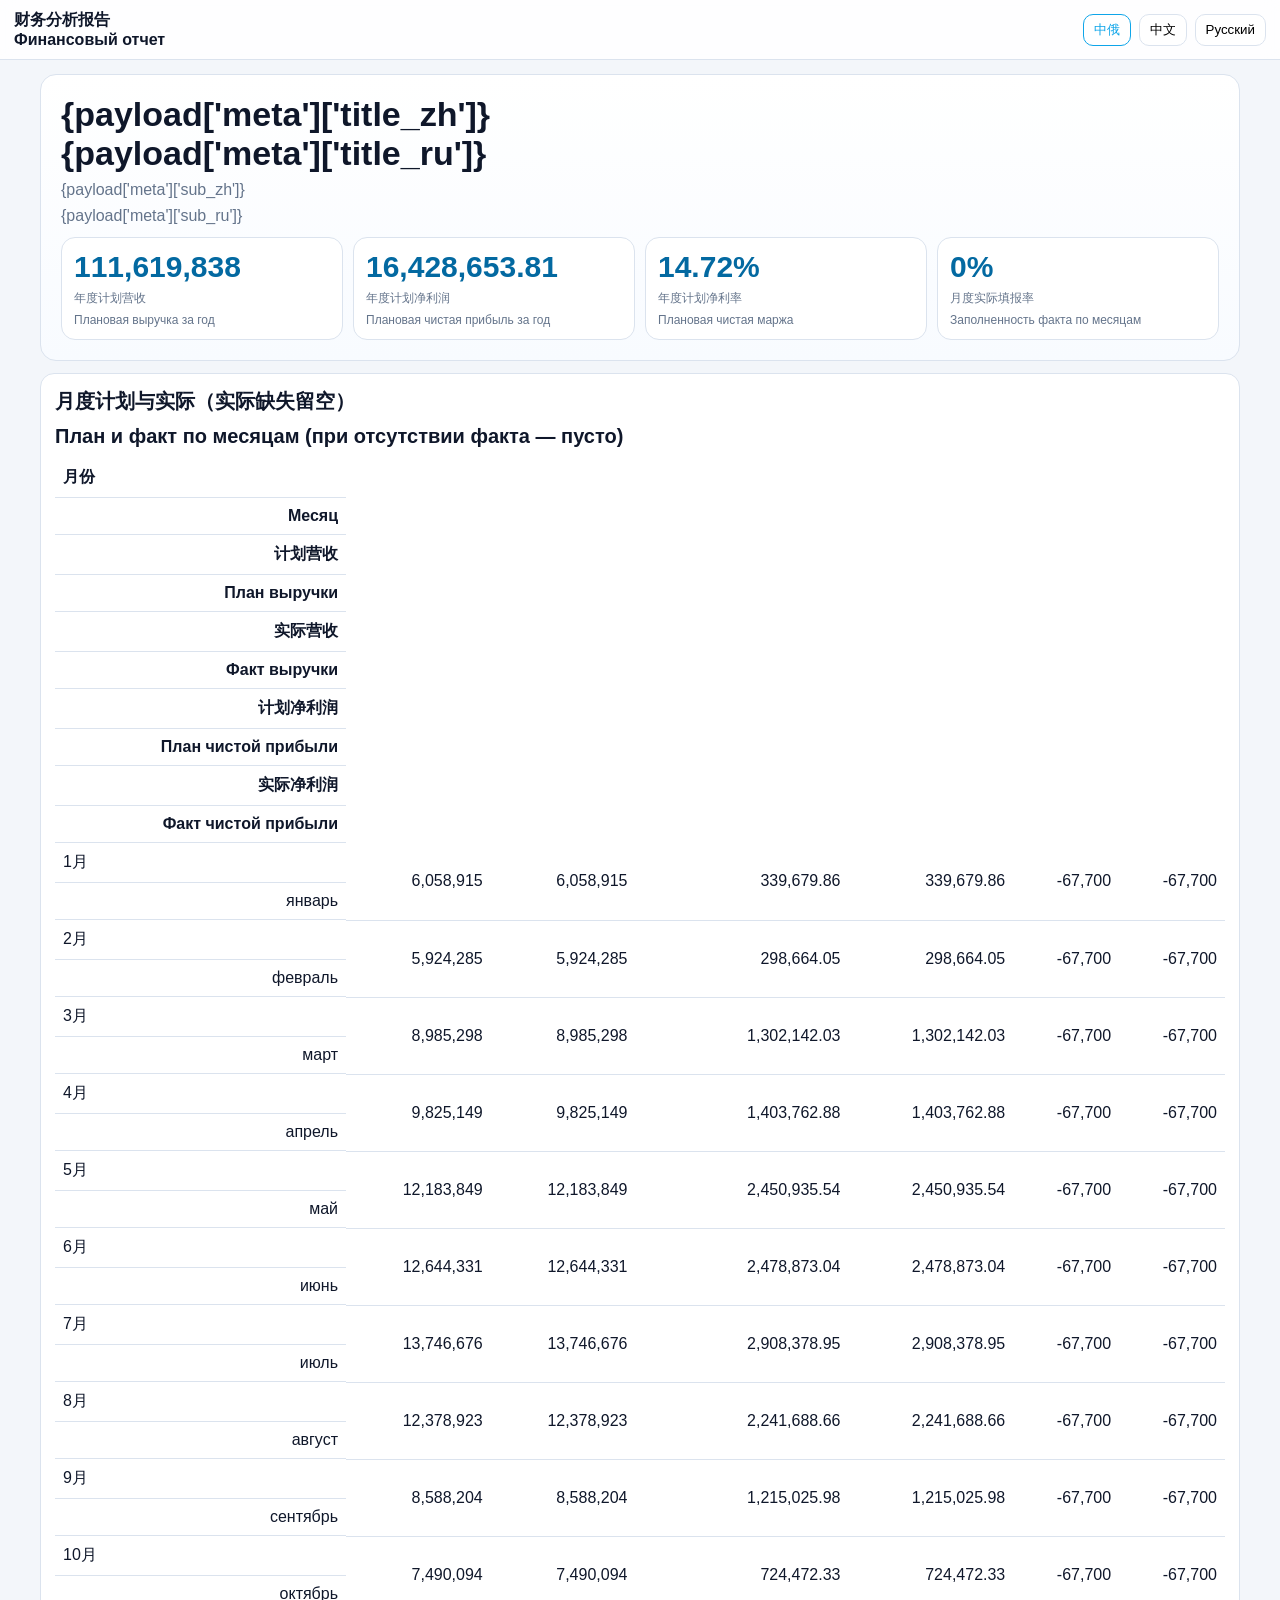
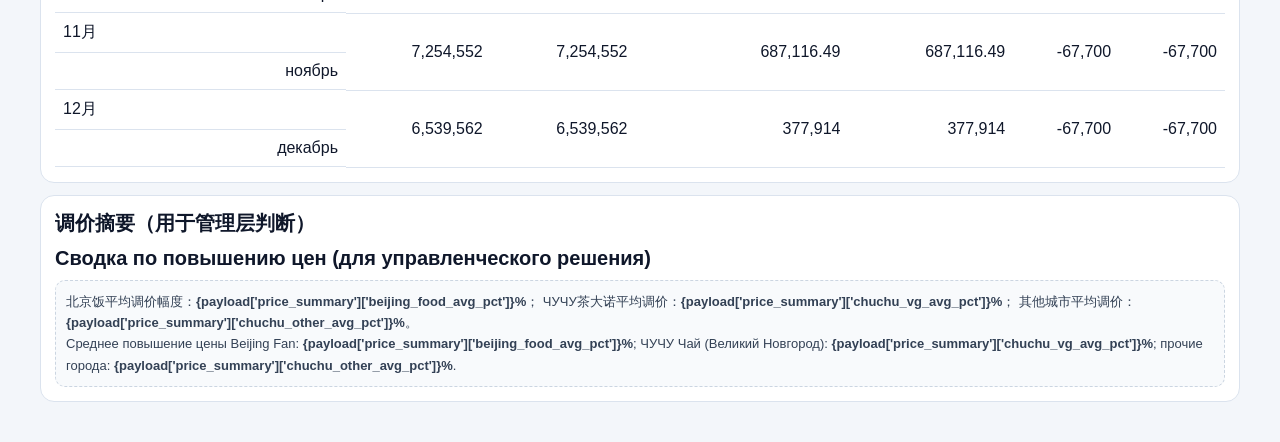
==== finance_analysis_bilingual_plan_only.html @ 74439dee "publish: bilingual finance analysis html (plan-only, blanks preserved)" ====
<!doctype html>
<html lang="zh-CN">
<head>
<meta charset="utf-8"><meta name="viewport" content="width=device-width,initial-scale=1">
<title>{payload["meta"]["title_zh"]}</title>
<style>
:root{--bg:#f3f6fa;--card:#fff;--ink:#0f172a;--muted:#64748b;--line:#dbe3ee;--a:#0ea5e9;--b:#0369a1}
*{box-sizing:border-box}body{margin:0;font-family:-apple-system,BlinkMacSystemFont,"PingFang SC","Microsoft YaHei",Segoe UI,Arial,sans-serif;background:var(--bg);color:var(--ink)}
.top{position:sticky;top:0;background:#ffffffd9;backdrop-filter:blur(8px);border-bottom:1px solid var(--line);padding:10px 14px;display:flex;justify-content:space-between;align-items:center;z-index:10}
.btns{display:flex;gap:8px}.btn{border:1px solid var(--line);background:#fff;padding:6px 10px;border-radius:10px;cursor:pointer}.btn.on{border-color:var(--a);color:var(--a)}
.wrap{width:min(1200px,96%);margin:14px auto 40px}
.hero{background:linear-gradient(180deg,#fff,#f8fbff);border:1px solid var(--line);border-radius:16px;padding:20px}
.h1{font-size:34px;font-weight:900}.sub{margin-top:8px;color:var(--muted)}
.cards{margin-top:12px;display:grid;grid-template-columns:repeat(4,minmax(0,1fr));gap:10px}
.card{background:var(--card);border:1px solid var(--line);border-radius:14px;padding:12px}.v{font-size:30px;font-weight:900;color:var(--b)}.l{font-size:12px;color:var(--muted);margin-top:6px}
.sec{margin-top:12px;background:var(--card);border:1px solid var(--line);border-radius:14px;padding:14px}
.sec h2{margin:0 0 10px 0;font-size:20px}
.table{width:100%;border-collapse:collapse} .table th,.table td{padding:9px 8px;border-bottom:1px solid var(--line);text-align:right;font-variant-numeric:tabular-nums} .table th:first-child,.table td:first-child{text-align:left}
.note{font-size:13px;color:#334155;line-height:1.65;background:#f8fafc;border:1px dashed #cbd5e1;border-radius:10px;padding:10px}
.cn{display:block} .ru{display:block} body[data-lang='cn'] .ru{display:none} body[data-lang='ru'] .cn{display:none}
@media (max-width:980px){.cards{grid-template-columns:repeat(2,minmax(0,1fr))}}
@media (max-width:640px){.cards{grid-template-columns:1fr} .h1{font-size:26px}}
</style>
</head>
<body data-lang="both">
<div class="top">
  <div><strong class="cn">财务分析报告</strong><strong class="ru">Финансовый отчет</strong></div>
  <div class="btns">
    <button class="btn on" data-lang="both">中俄</button>
    <button class="btn" data-lang="cn">中文</button>
    <button class="btn" data-lang="ru">Русский</button>
  </div>
</div>
<div class="wrap">
  <section class="hero">
    <div class="h1 cn">{payload['meta']['title_zh']}</div>
    <div class="h1 ru">{payload['meta']['title_ru']}</div>
    <div class="sub cn">{payload['meta']['sub_zh']}</div>
    <div class="sub ru">{payload['meta']['sub_ru']}</div>
    <div class="cards" id="cards"></div>
  </section>

  <section class="sec">
    <h2 class="cn">月度计划与实际（实际缺失留空）</h2>
    <h2 class="ru">План и факт по месяцам (при отсутствии факта — пусто)</h2>
    <table class="table" id="tbl">
      <thead>
        <tr>
          <th class="cn">月份</th><th class="ru">Месяц</th>
          <th class="cn">计划营收</th><th class="ru">План выручки</th>
          <th class="cn">实际营收</th><th class="ru">Факт выручки</th>
          <th class="cn">计划净利润</th><th class="ru">План чистой прибыли</th>
          <th class="cn">实际净利润</th><th class="ru">Факт чистой прибыли</th>
        </tr>
      </thead>
      <tbody></tbody>
    </table>
  </section>

  <section class="sec">
    <h2 class="cn">调价摘要（用于管理层判断）</h2>
    <h2 class="ru">Сводка по повышению цен (для управленческого решения)</h2>
    <div class="note">
      <div class="cn">北京饭平均调价幅度：<b>{payload['price_summary']['beijing_food_avg_pct']}%</b>；
      ЧУЧУ茶大诺平均调价：<b>{payload['price_summary']['chuchu_vg_avg_pct']}%</b>；
      其他城市平均调价：<b>{payload['price_summary']['chuchu_other_avg_pct']}%</b>。</div>
      <div class="ru">Среднее повышение цены Beijing Fan: <b>{payload['price_summary']['beijing_food_avg_pct']}%</b>;
      ЧУЧУ Чай (Великий Новгород): <b>{payload['price_summary']['chuchu_vg_avg_pct']}%</b>;
      прочие города: <b>{payload['price_summary']['chuchu_other_avg_pct']}%</b>.</div>
    </div>
  </section>
</div>
<script>
const payload = {"meta": {"title_zh": "财务分析（计划口径）", "title_ru": "Финансовый анализ (плановый контур)", "sub_zh": "规则：实际值缺失时留空，不按0计入", "sub_ru": "Правило: при отсутствии факта поле оставляется пустым, не считается как 0"}, "cards": [{"label_zh": "年度计划营收", "label_ru": "Плановая выручка за год", "value": 111619838.0}, {"label_zh": "年度计划净利润", "label_ru": "Плановая чистая прибыль за год", "value": 16428653.81}, {"label_zh": "年度计划净利率", "label_ru": "Плановая чистая маржа", "value": 14.72, "suffix": "%"}, {"label_zh": "月度实际填报率", "label_ru": "Заполненность факта по месяцам", "value": 0, "suffix": "%"}], "price_summary": {"beijing_food_avg_pct": 2.39, "chuchu_vg_avg_pct": 9.43, "chuchu_other_avg_pct": 9.63}, "rows": [{"month_ru": "январь", "month_zh": "1月", "plan_revenue": 6058915.0, "fact_revenue": null, "plan_profit": 339679.86, "fact_profit": -67700.0}, {"month_ru": "февраль", "month_zh": "2月", "plan_revenue": 5924285.0, "fact_revenue": null, "plan_profit": 298664.05, "fact_profit": -67700.0}, {"month_ru": "март", "month_zh": "3月", "plan_revenue": 8985298.0, "fact_revenue": null, "plan_profit": 1302142.03, "fact_profit": -67700.0}, {"month_ru": "апрель", "month_zh": "4月", "plan_revenue": 9825149.0, "fact_revenue": null, "plan_profit": 1403762.88, "fact_profit": -67700.0}, {"month_ru": "май", "month_zh": "5月", "plan_revenue": 12183849.0, "fact_revenue": null, "plan_profit": 2450935.54, "fact_profit": -67700.0}, {"month_ru": "июнь", "month_zh": "6月", "plan_revenue": 12644331.0, "fact_revenue": null, "plan_profit": 2478873.04, "fact_profit": -67700.0}, {"month_ru": "июль", "month_zh": "7月", "plan_revenue": 13746676.0, "fact_revenue": null, "plan_profit": 2908378.95, "fact_profit": -67700.0}, {"month_ru": "август", "month_zh": "8月", "plan_revenue": 12378923.0, "fact_revenue": null, "plan_profit": 2241688.66, "fact_profit": -67700.0}, {"month_ru": "сентябрь", "month_zh": "9月", "plan_revenue": 8588204.0, "fact_revenue": null, "plan_profit": 1215025.98, "fact_profit": -67700.0}, {"month_ru": "октябрь", "month_zh": "10月", "plan_revenue": 7490094.0, "fact_revenue": null, "plan_profit": 724472.33, "fact_profit": -67700.0}, {"month_ru": "ноябрь", "month_zh": "11月", "plan_revenue": 7254552.0, "fact_revenue": null, "plan_profit": 687116.49, "fact_profit": -67700.0}, {"month_ru": "декабрь", "month_zh": "12月", "plan_revenue": 6539562.0, "fact_revenue": null, "plan_profit": 377914.0, "fact_profit": -67700.0}]};
const f = (n,s='') => (n===null||n===undefined||n==='') ? '' : (Number(n).toLocaleString('en-US',{maximumFractionDigits:2})+s);
const cards = document.getElementById('cards');
payload.cards.forEach(c=>{
  const d=document.createElement('div'); d.className='card';
  d.innerHTML=`<div class="v">${f(c.value,c.suffix||'')}</div><div class="l cn">${c.label_zh}</div><div class="l ru">${c.label_ru}</div>`;
  cards.appendChild(d);
});
const tb=document.querySelector('#tbl tbody');
payload.rows.forEach(r=>{
  const tr=document.createElement('tr');
  tr.innerHTML=`
    <td class="cn">${r.month_zh}</td><td class="ru">${r.month_ru}</td>
    <td>${f(r.plan_revenue)}</td><td>${f(r.plan_revenue)}</td>
    <td>${f(r.fact_revenue)}</td><td>${f(r.fact_revenue)}</td>
    <td>${f(r.plan_profit)}</td><td>${f(r.plan_profit)}</td>
    <td>${f(r.fact_profit)}</td><td>${f(r.fact_profit)}</td>`;
  tb.appendChild(tr);
});

document.querySelectorAll('.btn').forEach(b=>b.onclick=()=>{
  document.body.dataset.lang=b.dataset.lang;
  document.querySelectorAll('.btn').forEach(x=>x.classList.remove('on'));
  b.classList.add('on');
});
</script>
</body></html>
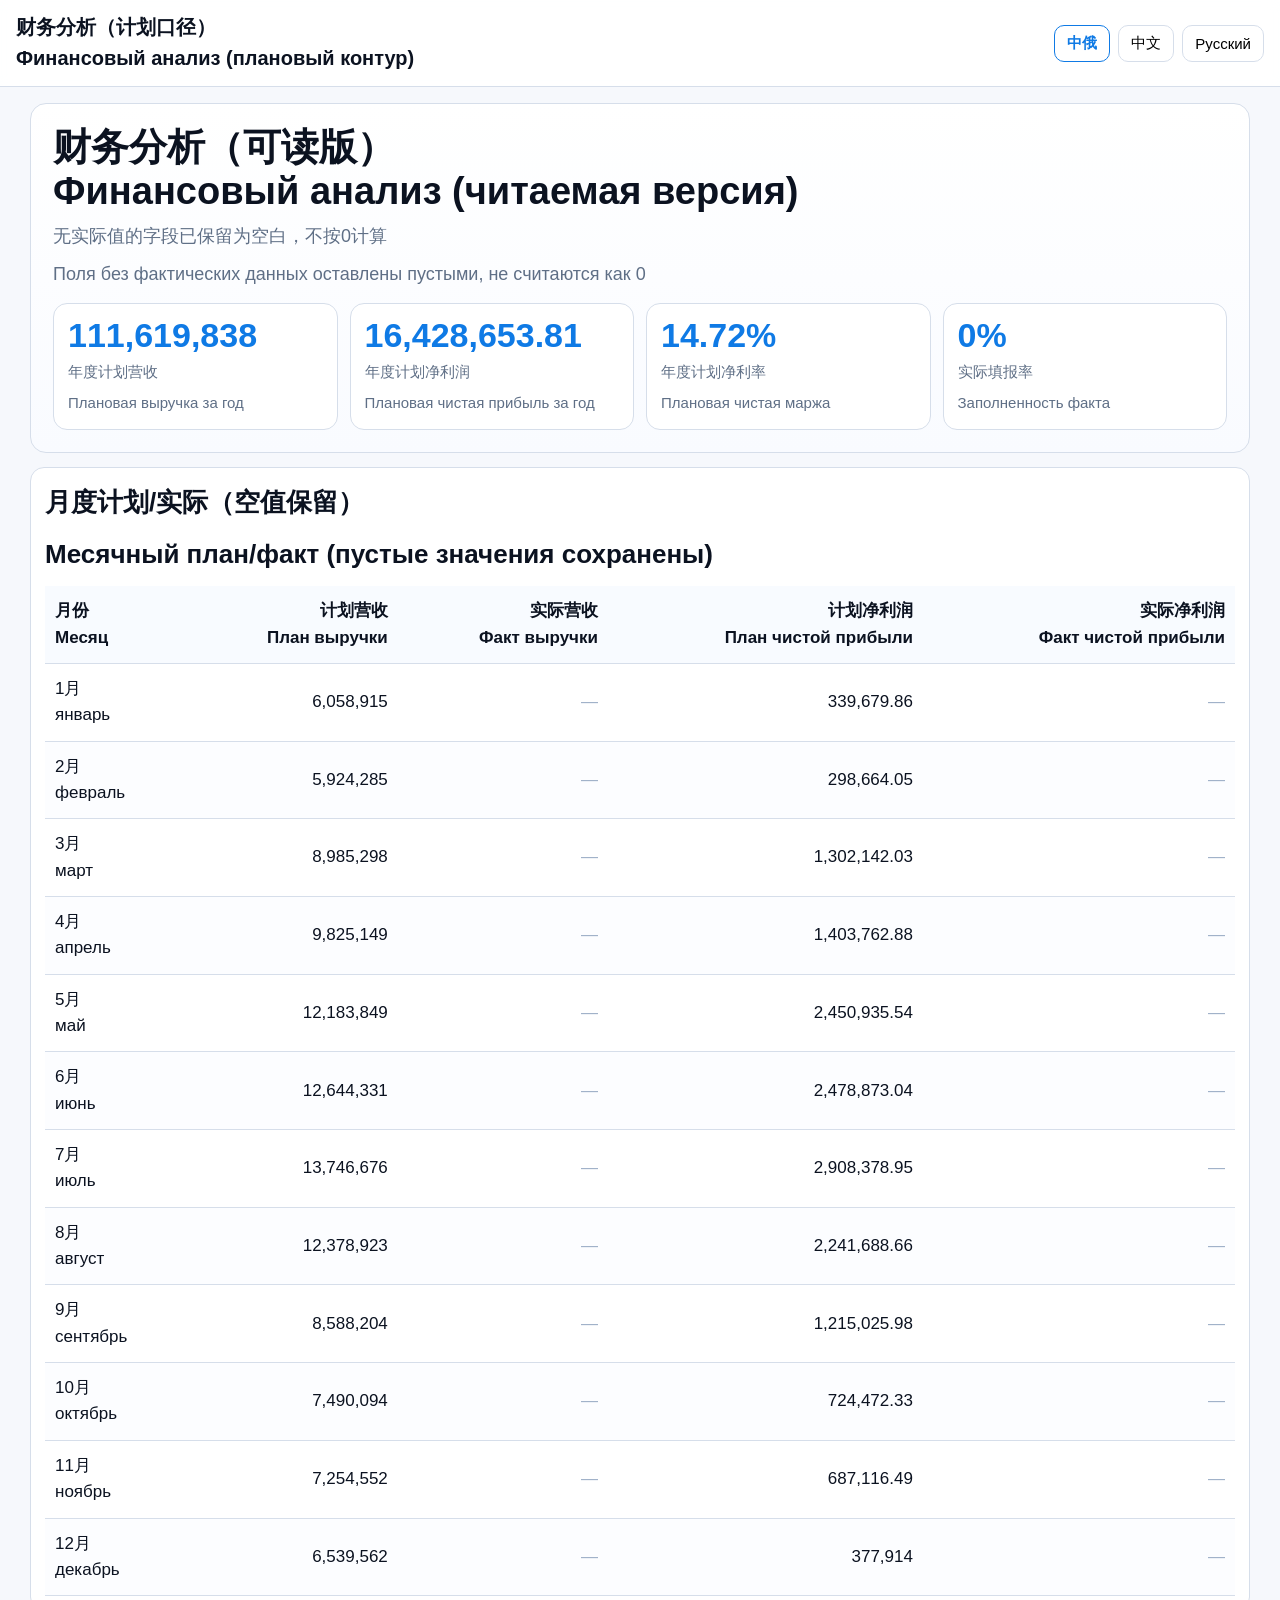
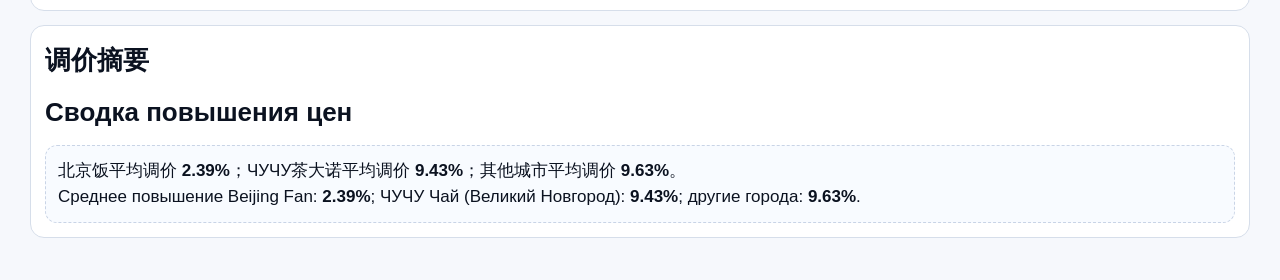
==== commit 62abd955: "ui: improve readability with larger typography and simplified bilingual table" ====
--- a/finance_analysis_bilingual_plan_only.html
+++ b/finance_analysis_bilingual_plan_only.html
@@ -1,30 +1,43 @@
 <!doctype html>
 <html lang="zh-CN">
 <head>
-<meta charset="utf-8"><meta name="viewport" content="width=device-width,initial-scale=1">
-<title>{payload["meta"]["title_zh"]}</title>
+<meta charset="utf-8" />
+<meta name="viewport" content="width=device-width,initial-scale=1" />
+<title>财务分析（可读版）</title>
 <style>
-:root{--bg:#f3f6fa;--card:#fff;--ink:#0f172a;--muted:#64748b;--line:#dbe3ee;--a:#0ea5e9;--b:#0369a1}
-*{box-sizing:border-box}body{margin:0;font-family:-apple-system,BlinkMacSystemFont,"PingFang SC","Microsoft YaHei",Segoe UI,Arial,sans-serif;background:var(--bg);color:var(--ink)}
-.top{position:sticky;top:0;background:#ffffffd9;backdrop-filter:blur(8px);border-bottom:1px solid var(--line);padding:10px 14px;display:flex;justify-content:space-between;align-items:center;z-index:10}
-.btns{display:flex;gap:8px}.btn{border:1px solid var(--line);background:#fff;padding:6px 10px;border-radius:10px;cursor:pointer}.btn.on{border-color:var(--a);color:var(--a)}
-.wrap{width:min(1200px,96%);margin:14px auto 40px}
-.hero{background:linear-gradient(180deg,#fff,#f8fbff);border:1px solid var(--line);border-radius:16px;padding:20px}
-.h1{font-size:34px;font-weight:900}.sub{margin-top:8px;color:var(--muted)}
-.cards{margin-top:12px;display:grid;grid-template-columns:repeat(4,minmax(0,1fr));gap:10px}
-.card{background:var(--card);border:1px solid var(--line);border-radius:14px;padding:12px}.v{font-size:30px;font-weight:900;color:var(--b)}.l{font-size:12px;color:var(--muted);margin-top:6px}
-.sec{margin-top:12px;background:var(--card);border:1px solid var(--line);border-radius:14px;padding:14px}
-.sec h2{margin:0 0 10px 0;font-size:20px}
-.table{width:100%;border-collapse:collapse} .table th,.table td{padding:9px 8px;border-bottom:1px solid var(--line);text-align:right;font-variant-numeric:tabular-nums} .table th:first-child,.table td:first-child{text-align:left}
-.note{font-size:13px;color:#334155;line-height:1.65;background:#f8fafc;border:1px dashed #cbd5e1;border-radius:10px;padding:10px}
-.cn{display:block} .ru{display:block} body[data-lang='cn'] .ru{display:none} body[data-lang='ru'] .cn{display:none}
-@media (max-width:980px){.cards{grid-template-columns:repeat(2,minmax(0,1fr))}}
-@media (max-width:640px){.cards{grid-template-columns:1fr} .h1{font-size:26px}}
+:root{--bg:#f6f8fc;--card:#fff;--ink:#0b1220;--muted:#5f6f86;--line:#d6deea;--pri:#0f7ae5}
+*{box-sizing:border-box}body{margin:0;background:var(--bg);color:var(--ink);font-family:-apple-system,BlinkMacSystemFont,"PingFang SC","Microsoft YaHei",Segoe UI,Arial,sans-serif;line-height:1.55}
+.top{position:sticky;top:0;z-index:20;background:#ffffffe8;backdrop-filter:blur(8px);border-bottom:1px solid var(--line);display:flex;justify-content:space-between;align-items:center;padding:12px 16px}
+.title{font-size:20px;font-weight:800}.btns{display:flex;gap:8px}
+.btn{border:1px solid var(--line);background:#fff;padding:8px 12px;border-radius:10px;font-size:15px;cursor:pointer}.btn.on{border-color:var(--pri);color:var(--pri);font-weight:700}
+.wrap{width:min(1220px,96%);margin:16px auto 42px}
+.hero{background:linear-gradient(180deg,#fff,#f9fbff);border:1px solid var(--line);border-radius:16px;padding:22px}
+.h1{font-size:38px;font-weight:900;line-height:1.15;margin:0}.sub{margin-top:10px;font-size:18px;color:var(--muted)}
+.cards{margin-top:14px;display:grid;grid-template-columns:repeat(4,minmax(0,1fr));gap:12px}
+.card{background:var(--card);border:1px solid var(--line);border-radius:14px;padding:14px}
+.val{font-size:34px;font-weight:900;color:var(--pri);line-height:1}.lab{margin-top:8px;font-size:15px;color:var(--muted)}
+.sec{margin-top:14px;background:#fff;border:1px solid var(--line);border-radius:14px;padding:14px}
+.sec h2{margin:0 0 12px 0;font-size:26px}
+.tableWrap{overflow:auto}
+.table{width:100%;border-collapse:collapse;min-width:860px}
+.table th,.table td{border-bottom:1px solid var(--line);padding:12px 10px;font-size:17px;text-align:right;white-space:nowrap;font-variant-numeric:tabular-nums}
+.table th{background:#f8fbff;position:sticky;top:0;z-index:1;font-weight:800}
+.table td:first-child,.table th:first-child{text-align:left}
+.table tr:nth-child(even){background:#fcfdff}
+.blank{color:#9fb0c8}
+.note{font-size:17px;background:#f8fbff;border:1px dashed #c9d4e6;padding:12px;border-radius:12px}
+.cn,.ru{display:block}
+body[data-lang='cn'] .ru{display:none} body[data-lang='ru'] .cn{display:none}
+@media (max-width:980px){.h1{font-size:30px}.sub{font-size:16px}.cards{grid-template-columns:repeat(2,minmax(0,1fr))}.val{font-size:30px}.table th,.table td{font-size:16px}}
+@media (max-width:640px){.cards{grid-template-columns:1fr}.top{padding:10px}.btn{font-size:14px;padding:7px 9px}.h1{font-size:26px}}
 </style>
 </head>
 <body data-lang="both">
 <div class="top">
-  <div><strong class="cn">财务分析报告</strong><strong class="ru">Финансовый отчет</strong></div>
+  <div>
+    <div class="title cn">财务分析（计划口径）</div>
+    <div class="title ru">Финансовый анализ (плановый контур)</div>
+  </div>
   <div class="btns">
     <button class="btn on" data-lang="both">中俄</button>
     <button class="btn" data-lang="cn">中文</button>
@@ -33,68 +46,60 @@
 </div>
 <div class="wrap">
   <section class="hero">
-    <div class="h1 cn">{payload['meta']['title_zh']}</div>
-    <div class="h1 ru">{payload['meta']['title_ru']}</div>
-    <div class="sub cn">{payload['meta']['sub_zh']}</div>
-    <div class="sub ru">{payload['meta']['sub_ru']}</div>
+    <h1 class="h1 cn">财务分析（可读版）</h1>
+    <h1 class="h1 ru">Финансовый анализ (читаемая версия)</h1>
+    <div class="sub cn">无实际值的字段已保留为空白，不按0计算</div>
+    <div class="sub ru">Поля без фактических данных оставлены пустыми, не считаются как 0</div>
     <div class="cards" id="cards"></div>
   </section>
 
   <section class="sec">
-    <h2 class="cn">月度计划与实际（实际缺失留空）</h2>
-    <h2 class="ru">План и факт по месяцам (при отсутствии факта — пусто)</h2>
-    <table class="table" id="tbl">
-      <thead>
-        <tr>
-          <th class="cn">月份</th><th class="ru">Месяц</th>
-          <th class="cn">计划营收</th><th class="ru">План выручки</th>
-          <th class="cn">实际营收</th><th class="ru">Факт выручки</th>
-          <th class="cn">计划净利润</th><th class="ru">План чистой прибыли</th>
-          <th class="cn">实际净利润</th><th class="ru">Факт чистой прибыли</th>
-        </tr>
-      </thead>
-      <tbody></tbody>
-    </table>
+    <h2 class="cn">月度计划/实际（空值保留）</h2>
+    <h2 class="ru">Месячный план/факт (пустые значения сохранены)</h2>
+    <div class="tableWrap">
+      <table class="table">
+        <thead>
+          <tr>
+            <th><span class="cn">月份</span><span class="ru">Месяц</span></th>
+            <th><span class="cn">计划营收</span><span class="ru">План выручки</span></th>
+            <th><span class="cn">实际营收</span><span class="ru">Факт выручки</span></th>
+            <th><span class="cn">计划净利润</span><span class="ru">План чистой прибыли</span></th>
+            <th><span class="cn">实际净利润</span><span class="ru">Факт чистой прибыли</span></th>
+          </tr>
+        </thead>
+        <tbody id="tb"></tbody>
+      </table>
+    </div>
   </section>
 
   <section class="sec">
-    <h2 class="cn">调价摘要（用于管理层判断）</h2>
-    <h2 class="ru">Сводка по повышению цен (для управленческого решения)</h2>
+    <h2 class="cn">调价摘要</h2>
+    <h2 class="ru">Сводка повышения цен</h2>
     <div class="note">
-      <div class="cn">北京饭平均调价幅度：<b>{payload['price_summary']['beijing_food_avg_pct']}%</b>；
-      ЧУЧУ茶大诺平均调价：<b>{payload['price_summary']['chuchu_vg_avg_pct']}%</b>；
-      其他城市平均调价：<b>{payload['price_summary']['chuchu_other_avg_pct']}%</b>。</div>
-      <div class="ru">Среднее повышение цены Beijing Fan: <b>{payload['price_summary']['beijing_food_avg_pct']}%</b>;
-      ЧУЧУ Чай (Великий Новгород): <b>{payload['price_summary']['chuchu_vg_avg_pct']}%</b>;
-      прочие города: <b>{payload['price_summary']['chuchu_other_avg_pct']}%</b>.</div>
+      <div class="cn">北京饭平均调价 <b>2.39%</b>；ЧУЧУ茶大诺平均调价 <b>9.43%</b>；其他城市平均调价 <b>9.63%</b>。</div>
+      <div class="ru">Среднее повышение Beijing Fan: <b>2.39%</b>; ЧУЧУ Чай (Великий Новгород): <b>9.43%</b>; другие города: <b>9.63%</b>.</div>
     </div>
   </section>
 </div>
 <script>
-const payload = {"meta": {"title_zh": "财务分析（计划口径）", "title_ru": "Финансовый анализ (плановый контур)", "sub_zh": "规则：实际值缺失时留空，不按0计入", "sub_ru": "Правило: при отсутствии факта поле оставляется пустым, не считается как 0"}, "cards": [{"label_zh": "年度计划营收", "label_ru": "Плановая выручка за год", "value": 111619838.0}, {"label_zh": "年度计划净利润", "label_ru": "Плановая чистая прибыль за год", "value": 16428653.81}, {"label_zh": "年度计划净利率", "label_ru": "Плановая чистая маржа", "value": 14.72, "suffix": "%"}, {"label_zh": "月度实际填报率", "label_ru": "Заполненность факта по месяцам", "value": 0, "suffix": "%"}], "price_summary": {"beijing_food_avg_pct": 2.39, "chuchu_vg_avg_pct": 9.43, "chuchu_other_avg_pct": 9.63}, "rows": [{"month_ru": "январь", "month_zh": "1月", "plan_revenue": 6058915.0, "fact_revenue": null, "plan_profit": 339679.86, "fact_profit": -67700.0}, {"month_ru": "февраль", "month_zh": "2月", "plan_revenue": 5924285.0, "fact_revenue": null, "plan_profit": 298664.05, "fact_profit": -67700.0}, {"month_ru": "март", "month_zh": "3月", "plan_revenue": 8985298.0, "fact_revenue": null, "plan_profit": 1302142.03, "fact_profit": -67700.0}, {"month_ru": "апрель", "month_zh": "4月", "plan_revenue": 9825149.0, "fact_revenue": null, "plan_profit": 1403762.88, "fact_profit": -67700.0}, {"month_ru": "май", "month_zh": "5月", "plan_revenue": 12183849.0, "fact_revenue": null, "plan_profit": 2450935.54, "fact_profit": -67700.0}, {"month_ru": "июнь", "month_zh": "6月", "plan_revenue": 12644331.0, "fact_revenue": null, "plan_profit": 2478873.04, "fact_profit": -67700.0}, {"month_ru": "июль", "month_zh": "7月", "plan_revenue": 13746676.0, "fact_revenue": null, "plan_profit": 2908378.95, "fact_profit": -67700.0}, {"month_ru": "август", "month_zh": "8月", "plan_revenue": 12378923.0, "fact_revenue": null, "plan_profit": 2241688.66, "fact_profit": -67700.0}, {"month_ru": "сентябрь", "month_zh": "9月", "plan_revenue": 8588204.0, "fact_revenue": null, "plan_profit": 1215025.98, "fact_profit": -67700.0}, {"month_ru": "октябрь", "month_zh": "10月", "plan_revenue": 7490094.0, "fact_revenue": null, "plan_profit": 724472.33, "fact_profit": -67700.0}, {"month_ru": "ноябрь", "month_zh": "11月", "plan_revenue": 7254552.0, "fact_revenue": null, "plan_profit": 687116.49, "fact_profit": -67700.0}, {"month_ru": "декабрь", "month_zh": "12月", "plan_revenue": 6539562.0, "fact_revenue": null, "plan_profit": 377914.0, "fact_profit": -67700.0}]};
-const f = (n,s='') => (n===null||n===undefined||n==='') ? '' : (Number(n).toLocaleString('en-US',{maximumFractionDigits:2})+s);
-const cards = document.getElementById('cards');
+const payload={"cards": [{"zh": "年度计划营收", "ru": "Плановая выручка за год", "value": 111619838.0, "suffix": ""}, {"zh": "年度计划净利润", "ru": "Плановая чистая прибыль за год", "value": 16428653.81, "suffix": ""}, {"zh": "年度计划净利率", "ru": "Плановая чистая маржа", "value": 14.72, "suffix": "%"}, {"zh": "实际填报率", "ru": "Заполненность факта", "value": 0.0, "suffix": "%"}], "rows": [{"month_zh": "1月", "month_ru": "январь", "plan_revenue": 6058915.0, "fact_revenue": null, "plan_profit": 339679.86, "fact_profit": null}, {"month_zh": "2月", "month_ru": "февраль", "plan_revenue": 5924285.0, "fact_revenue": null, "plan_profit": 298664.05, "fact_profit": null}, {"month_zh": "3月", "month_ru": "март", "plan_revenue": 8985298.0, "fact_revenue": null, "plan_profit": 1302142.03, "fact_profit": null}, {"month_zh": "4月", "month_ru": "апрель", "plan_revenue": 9825149.0, "fact_revenue": null, "plan_profit": 1403762.88, "fact_profit": null}, {"month_zh": "5月", "month_ru": "май", "plan_revenue": 12183849.0, "fact_revenue": null, "plan_profit": 2450935.54, "fact_profit": null}, {"month_zh": "6月", "month_ru": "июнь", "plan_revenue": 12644331.0, "fact_revenue": null, "plan_profit": 2478873.04, "fact_profit": null}, {"month_zh": "7月", "month_ru": "июль", "plan_revenue": 13746676.0, "fact_revenue": null, "plan_profit": 2908378.95, "fact_profit": null}, {"month_zh": "8月", "month_ru": "август", "plan_revenue": 12378923.0, "fact_revenue": null, "plan_profit": 2241688.66, "fact_profit": null}, {"month_zh": "9月", "month_ru": "сентябрь", "plan_revenue": 8588204.0, "fact_revenue": null, "plan_profit": 1215025.98, "fact_profit": null}, {"month_zh": "10月", "month_ru": "октябрь", "plan_revenue": 7490094.0, "fact_revenue": null, "plan_profit": 724472.33, "fact_profit": null}, {"month_zh": "11月", "month_ru": "ноябрь", "plan_revenue": 7254552.0, "fact_revenue": null, "plan_profit": 687116.49, "fact_profit": null}, {"month_zh": "12月", "month_ru": "декабрь", "plan_revenue": 6539562.0, "fact_revenue": null, "plan_profit": 377914.0, "fact_profit": null}], "price": {"bj": 2.39, "vg": 9.43, "other": 9.63}};
+const fmt=(x,s='')=> (x===null||x===undefined||x==='') ? '' : Number(x).toLocaleString('en-US',{maximumFractionDigits:2})+s;
+const cards=document.getElementById('cards');
 payload.cards.forEach(c=>{
   const d=document.createElement('div'); d.className='card';
-  d.innerHTML=`<div class="v">${f(c.value,c.suffix||'')}</div><div class="l cn">${c.label_zh}</div><div class="l ru">${c.label_ru}</div>`;
+  d.innerHTML=`<div class="val">${fmt(c.value,c.suffix||'')}</div><div class="lab cn">${c.zh}</div><div class="lab ru">${c.ru}</div>`;
   cards.appendChild(d);
 });
-const tb=document.querySelector('#tbl tbody');
+const tb=document.getElementById('tb');
 payload.rows.forEach(r=>{
+  const m=`<span class="cn">${r.month_zh}</span><span class="ru">${r.month_ru}</span>`;
+  const blank='—';
+  const fr = r.fact_revenue===null? `<span class="blank">${blank}</span>` : fmt(r.fact_revenue);
+  const fp = r.fact_profit===null? `<span class="blank">${blank}</span>` : fmt(r.fact_profit);
   const tr=document.createElement('tr');
-  tr.innerHTML=`
-    <td class="cn">${r.month_zh}</td><td class="ru">${r.month_ru}</td>
-    <td>${f(r.plan_revenue)}</td><td>${f(r.plan_revenue)}</td>
-    <td>${f(r.fact_revenue)}</td><td>${f(r.fact_revenue)}</td>
-    <td>${f(r.plan_profit)}</td><td>${f(r.plan_profit)}</td>
-    <td>${f(r.fact_profit)}</td><td>${f(r.fact_profit)}</td>`;
+  tr.innerHTML=`<td>${m}</td><td>${fmt(r.plan_revenue)}</td><td>${fr}</td><td>${fmt(r.plan_profit)}</td><td>${fp}</td>`;
   tb.appendChild(tr);
 });
-
-document.querySelectorAll('.btn').forEach(b=>b.onclick=()=>{
-  document.body.dataset.lang=b.dataset.lang;
-  document.querySelectorAll('.btn').forEach(x=>x.classList.remove('on'));
-  b.classList.add('on');
-});
+document.querySelectorAll('.btn').forEach(b=>b.onclick=()=>{document.body.dataset.lang=b.dataset.lang;document.querySelectorAll('.btn').forEach(x=>x.classList.remove('on'));b.classList.add('on');});
 </script>
 </body></html>
